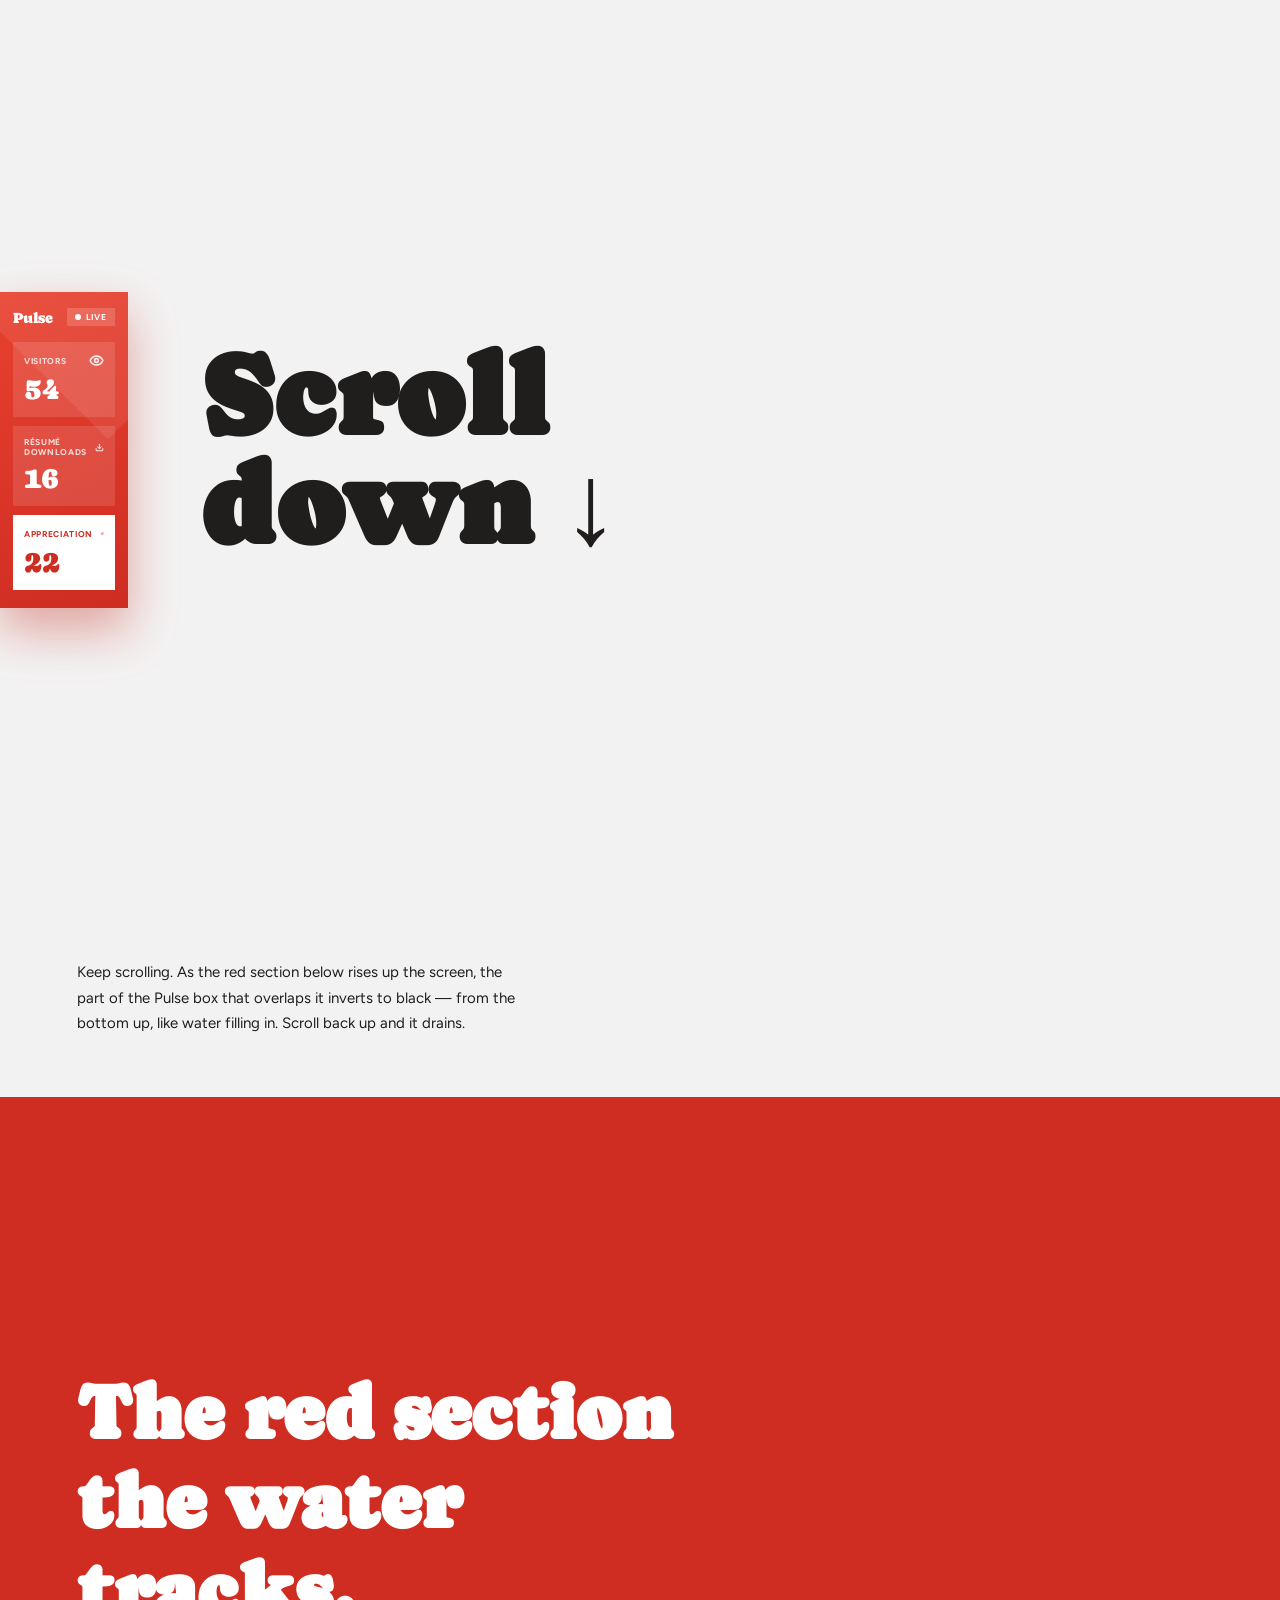
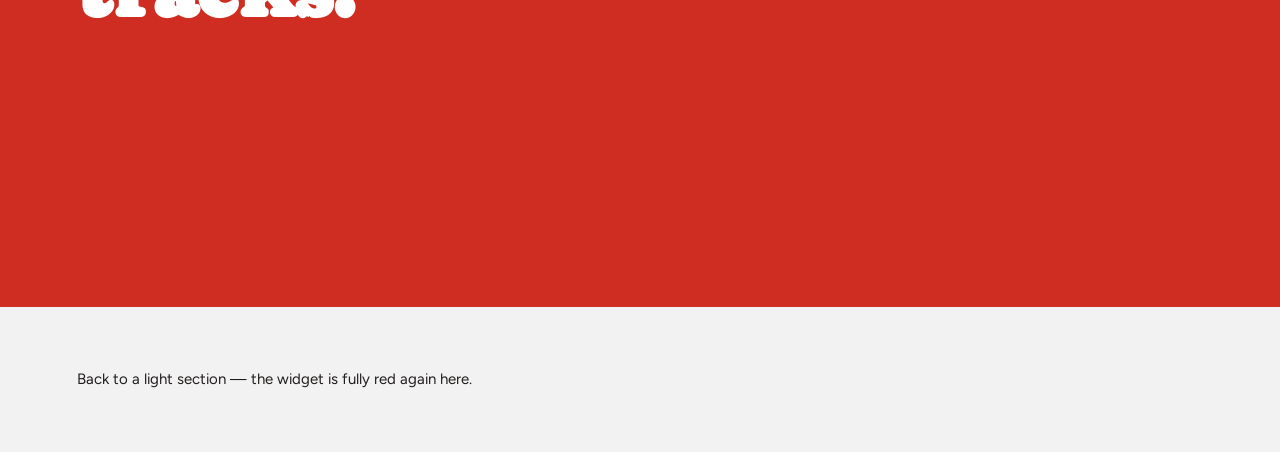
==== assets/pulse-meter.html @ 90003002 "Add Pulse meter widget, nav status pill, and hero letter hover - Port the Pulse meter reference widg" ====
<!DOCTYPE html>
<html lang="en">
<head>
<meta charset="utf-8">
<meta name="viewport" content="width=device-width, initial-scale=1">
<title>Pulse Meter — standalone (with scroll water-fill)</title>
<link rel="preconnect" href="https://fonts.googleapis.com">
<link rel="preconnect" href="https://fonts.gstatic.com" crossorigin>
<link href="https://fonts.googleapis.com/css2?family=Caprasimo&family=Figtree:wght@400;600;700&display=swap" rel="stylesheet">
<style>
  /* ============================================================
     PULSE METER  —  drop-in widget
     ------------------------------------------------------------
     WHAT YOU NEED IN YOUR PAGE:
       1. This <style> block (or its rules).
       2. The .pulse markup (the <aside>).
       3. The <script> at the bottom.
       4. A "red section" somewhere below — give it id="pulse-red"
          (or change RED_SELECTOR in the script). The water-fill
          tracks the TOP EDGE of that element.
     ============================================================ */

  * { box-sizing: border-box; }
  body { margin: 0; font-family: "Figtree", system-ui, sans-serif; background: #f3f2f2; color: #201e1d; }

  @keyframes pm-blink { 0%,100%{opacity:1} 50%{opacity:.25} }
  @keyframes pm-float { 0%,100%{transform:translateY(0)} 50%{transform:translateY(-3px)} }

  /* ---- the fixed dock (two stacked layers) ---- */
  .pulse {
    position: fixed; left: 0; top: 50%; transform: translateY(-50%);
    z-index: 50; width: clamp(128px, 10vw, 148px);
    font-family: "Figtree", system-ui, sans-serif;
  }
  @media (max-width: 1180px) { .pulse { display: none; } }

  .pulse-layer { padding: 16px 13px 18px; overflow: hidden; position: relative; }
  .pulse-base  { background: linear-gradient(160deg,#e8412f 0%,#cf2c22 100%); box-shadow: 0 22px 48px rgba(198,47,36,.4); }
  .pulse-invert{ position: absolute; inset: 0; background: #0e0e0e; will-change: clip-path; clip-path: inset(100% 0 0 0); }

  .pulse-blob { position: absolute; top: -70px; right: -70px; width: 180px; height: 180px; transform: rotate(45deg); background: rgba(255,255,255,.08); }
  .pulse-invert .pulse-blob { background: rgba(255,255,255,.06); }

  .pulse-head { display: flex; align-items: center; justify-content: space-between; margin-bottom: 16px; position: relative; }
  .pulse-brand { font-family: "Caprasimo", serif; font-size: 15px; color: #fff; }
  .pulse-live { display: inline-flex; align-items: center; gap: 5px; font-size: 8.5px; font-weight: 700; letter-spacing: .1em; color: #fff; background: rgba(255,255,255,.16); padding: 4px 8px; }
  .pulse-live .dot { width: 6px; height: 6px; border-radius: 999px; background: #fff; }
  .pulse-base .pulse-live .dot { animation: pm-blink 1.4s ease-in-out infinite; }

  .pulse-rows { display: flex; flex-direction: column; gap: 9px; position: relative; }
  .pulse-tile { padding: 11px 11px 13px; }
  .pulse-base .pulse-tile { background: rgba(255,255,255,.12); }
  .pulse-invert .pulse-tile { background: rgba(255,255,255,.10); }
  .pulse-base .pulse-solid { background: #fff; }
  .pulse-invert .pulse-solid { background: rgba(255,255,255,.10); }

  .pulse-top { display: flex; align-items: center; justify-content: space-between; gap: 8px; }
  .pulse-label { font-size: 8.5px; font-weight: 700; letter-spacing: .08em; text-transform: uppercase; }
  .pulse-num { font-family: "Caprasimo", serif; font-size: 30px; line-height: 1; margin-top: 6px; }
  .pulse-base .pulse-label, .pulse-invert .pulse-label { color: rgba(255,255,255,.82); }
  .pulse-base .pulse-num,   .pulse-invert .pulse-num   { color: #fff; }
  .pulse-base .pulse-solid .pulse-label { color: #cf2c22; }
  .pulse-base .pulse-solid .pulse-num   { color: #cf2c22; }
  .pulse-invert .pulse-solid .pulse-label { color: rgba(255,255,255,.82); }
  .pulse-invert .pulse-solid .pulse-num   { color: #fff; }

  button.pulse-solid { appearance: none; border: 0; cursor: pointer; text-align: left; width: 100%; transition: transform .12s; font: inherit; }
  button.pulse-solid:active { transform: scale(.97); }
  .pulse-base .pulse-solid svg { animation: pm-float 3s ease-in-out infinite; }

  /* ---- demo page scaffolding (delete when embedding) ---- */
  .demo-hero { min-height: 100vh; display: flex; align-items: center; padding: 0 6vw 0 200px; }
  .demo-hero h1 { font-family: "Caprasimo", serif; font-size: clamp(48px, 9vw, 120px); line-height: .95; margin: 0; }
  .demo-red { background: #cf2c22; color: #fff; min-height: 90vh; display: flex; align-items: center; padding: 0 6vw; }
  .demo-red h2 { font-family: "Caprasimo", serif; font-size: clamp(36px, 6vw, 84px); margin: 0; max-width: 14ch; }
  .demo-note { padding: 60px 6vw; font-size: 15px; line-height: 1.7; max-width: 60ch; }
</style>
</head>
<body>

  <!-- ======================= PULSE METER ======================= -->
  <aside class="pulse" aria-label="Portfolio pulse">

    <!-- BASE LAYER (red) -->
    <div class="pulse-layer pulse-base">
      <div class="pulse-blob" aria-hidden="true"></div>
      <div class="pulse-head">
        <span class="pulse-brand">Pulse</span>
        <span class="pulse-live"><span class="dot"></span>LIVE</span>
      </div>
      <div class="pulse-rows">
        <div class="pulse-tile">
          <div class="pulse-top">
            <div class="pulse-label">Visitors</div>
            <svg width="15" height="15" viewBox="0 0 24 24" fill="none" stroke="#fff" stroke-width="2.75" stroke-linecap="round" stroke-linejoin="round" style="opacity:.85"><path d="M2.062 12.348a1 1 0 0 1 0-.696 10.75 10.75 0 0 1 19.876 0 1 1 0 0 1 0 .696 10.75 10.75 0 0 1-19.876 0"/><circle cx="12" cy="12" r="3"/></svg>
          </div>
          <div class="pulse-num" data-metric="visitors">54</div>
        </div>
        <div class="pulse-tile">
          <div class="pulse-top">
            <div class="pulse-label">Résumé downloads</div>
            <svg width="15" height="15" viewBox="0 0 24 24" fill="none" stroke="#fff" stroke-width="2.75" stroke-linecap="round" stroke-linejoin="round" style="opacity:.85"><path d="M21 15v4a2 2 0 0 1-2 2H5a2 2 0 0 1-2-2v-4"/><polyline points="7 10 12 15 17 10"/><line x1="12" x2="12" y1="15" y2="3"/></svg>
          </div>
          <div class="pulse-num" data-metric="downloads">17</div>
        </div>
        <button type="button" class="pulse-tile pulse-solid" data-thumb title="Give a thumbs up">
          <div class="pulse-top">
            <div class="pulse-label">Appreciation</div>
            <svg width="15" height="15" viewBox="0 0 24 24" fill="none" stroke="#e23b2e" stroke-width="2.75" stroke-linecap="round" stroke-linejoin="round" data-thumb-icon><path d="M7 10v12"/><path d="M15 5.88 14 10h5.83a2 2 0 0 1 1.92 2.56l-2.33 8A2 2 0 0 1 17.5 22H4a2 2 0 0 1-2-2v-8a2 2 0 0 1 2-2h2.76a2 2 0 0 0 1.79-1.11L12 2a3.13 3.13 0 0 1 3 3.88Z"/></svg>
          </div>
          <div class="pulse-num" data-metric="thumbs">23</div>
        </button>
      </div>
    </div>

    <!-- INVERT LAYER (black) — clipped from the top to the waterline -->
    <div class="pulse-layer pulse-invert" aria-hidden="true">
      <div class="pulse-blob"></div>
      <div class="pulse-head">
        <span class="pulse-brand">Pulse</span>
        <span class="pulse-live"><span class="dot"></span>LIVE</span>
      </div>
      <div class="pulse-rows">
        <div class="pulse-tile">
          <div class="pulse-top">
            <div class="pulse-label">Visitors</div>
            <svg width="15" height="15" viewBox="0 0 24 24" fill="none" stroke="#fff" stroke-width="2.75" stroke-linecap="round" stroke-linejoin="round" style="opacity:.85"><path d="M2.062 12.348a1 1 0 0 1 0-.696 10.75 10.75 0 0 1 19.876 0 1 1 0 0 1 0 .696 10.75 10.75 0 0 1-19.876 0"/><circle cx="12" cy="12" r="3"/></svg>
          </div>
          <div class="pulse-num" data-metric="visitors">54</div>
        </div>
        <div class="pulse-tile">
          <div class="pulse-top">
            <div class="pulse-label">Résumé downloads</div>
            <svg width="15" height="15" viewBox="0 0 24 24" fill="none" stroke="#fff" stroke-width="2.75" stroke-linecap="round" stroke-linejoin="round" style="opacity:.85"><path d="M21 15v4a2 2 0 0 1-2 2H5a2 2 0 0 1-2-2v-4"/><polyline points="7 10 12 15 17 10"/><line x1="12" x2="12" y1="15" y2="3"/></svg>
          </div>
          <div class="pulse-num" data-metric="downloads">17</div>
        </div>
        <div class="pulse-tile pulse-solid">
          <div class="pulse-top">
            <div class="pulse-label">Appreciation</div>
            <svg width="15" height="15" viewBox="0 0 24 24" fill="none" stroke="#fff" stroke-width="2.75" stroke-linecap="round" stroke-linejoin="round" data-thumb-icon-invert><path d="M7 10v12"/><path d="M15 5.88 14 10h5.83a2 2 0 0 1 1.92 2.56l-2.33 8A2 2 0 0 1 17.5 22H4a2 2 0 0 1-2-2v-8a2 2 0 0 1 2-2h2.76a2 2 0 0 0 1.79-1.11L12 2a3.13 3.13 0 0 1 3 3.88Z"/></svg>
          </div>
          <div class="pulse-num" data-metric="thumbs">23</div>
        </div>
      </div>
    </div>
  </aside>
  <!-- ===================== /PULSE METER ======================== -->


  <!-- ===== demo page (replace with your own content) ===== -->
  <section class="demo-hero"><h1>Scroll<br>down &darr;</h1></section>
  <div class="demo-note">Keep scrolling. As the red section below rises up the screen, the part of the Pulse box that overlaps it inverts to black — from the bottom up, like water filling in. Scroll back up and it drains.</div>
  <section class="demo-red" id="pulse-red"><h2>The red section the water tracks.</h2></section>
  <div class="demo-note">Back to a light section — the widget is fully red again here.</div>
  <!-- ===== /demo page ===== -->


  <script>
  (function () {
    /* ---- CONFIG ---- */
    var RED_SELECTOR = '#pulse-red';   // the element whose TOP edge the water tracks
    var BASE = { visitors: 53, downloads: 16, thumbs: 22 };  // starting dummy numbers
    var LS = { v:'pulse-visitors', vf:'pulse-visited', d:'pulse-downloads', t:'pulse-thumbs', tf:'pulse-thumbed' };

    function n(k, def){ var x = parseInt(localStorage.getItem(k),10); return isFinite(x) ? x : def; }
    function setAll(metric, val){
      document.querySelectorAll('[data-metric="'+metric+'"]').forEach(function(el){ el.textContent = val; });
    }

    /* ---- counts (persist per browser) ---- */
    var visitors = n(LS.v, BASE.visitors);
    if (!localStorage.getItem(LS.vf)) { visitors++; localStorage.setItem(LS.v, visitors); localStorage.setItem(LS.vf,'1'); }
    var downloads = n(LS.d, BASE.downloads);
    var thumbs = n(LS.t, BASE.thumbs);
    var thumbed = localStorage.getItem(LS.tf) === '1';
    setAll('visitors', visitors); setAll('downloads', downloads); setAll('thumbs', thumbs);

    function paintThumb(){
      var base = document.querySelector('[data-thumb-icon]');
      var inv  = document.querySelector('[data-thumb-icon-invert]');
      if (base) base.setAttribute('fill', thumbed ? '#e23b2e' : 'none');
      if (inv)  inv.setAttribute('fill', thumbed ? '#ffffff' : 'none');
    }
    paintThumb();

    /* thumbs-up toggle */
    var btn = document.querySelector('[data-thumb]');
    if (btn) btn.addEventListener('click', function(){
      thumbed = !thumbed;
      thumbs += thumbed ? 1 : -1;
      localStorage.setItem(LS.t, thumbs); localStorage.setItem(LS.tf, thumbed ? '1':'0');
      setAll('thumbs', thumbs); paintThumb();
    });

    /* count résumé downloads — add [data-resume] to your résumé links to enable
       document.querySelectorAll('[data-resume]').forEach(function(a){
         a.addEventListener('click', function(){ downloads++; localStorage.setItem(LS.d, downloads); setAll('downloads', downloads); });
       }); */

    /* ---- scroll-driven water-fill ---- */
    var pulse = document.querySelector('.pulse');
    var invert = pulse && pulse.querySelector('.pulse-invert');
    var red = document.querySelector(RED_SELECTOR);
    var raf = null;
    function tick(){
      raf = null;
      if (!pulse || !invert || !red) return;
      if (pulse.offsetWidth === 0 && pulse.offsetHeight === 0) return; // hidden (mobile)
      var w = pulse.getBoundingClientRect();
      var redTop = red.getBoundingClientRect().top;
      var fill = redTop - w.top;                 // px of widget still above the red edge
      fill = Math.max(0, Math.min(w.height, fill));
      invert.style.clipPath = 'inset(' + fill + 'px 0 0 0)';
    }
    function schedule(){ if (!raf) raf = requestAnimationFrame(tick); }
    addEventListener('scroll', schedule, { passive: true });
    addEventListener('resize', schedule, { passive: true });
    tick();
  })();
  </script>
</body>
</html>
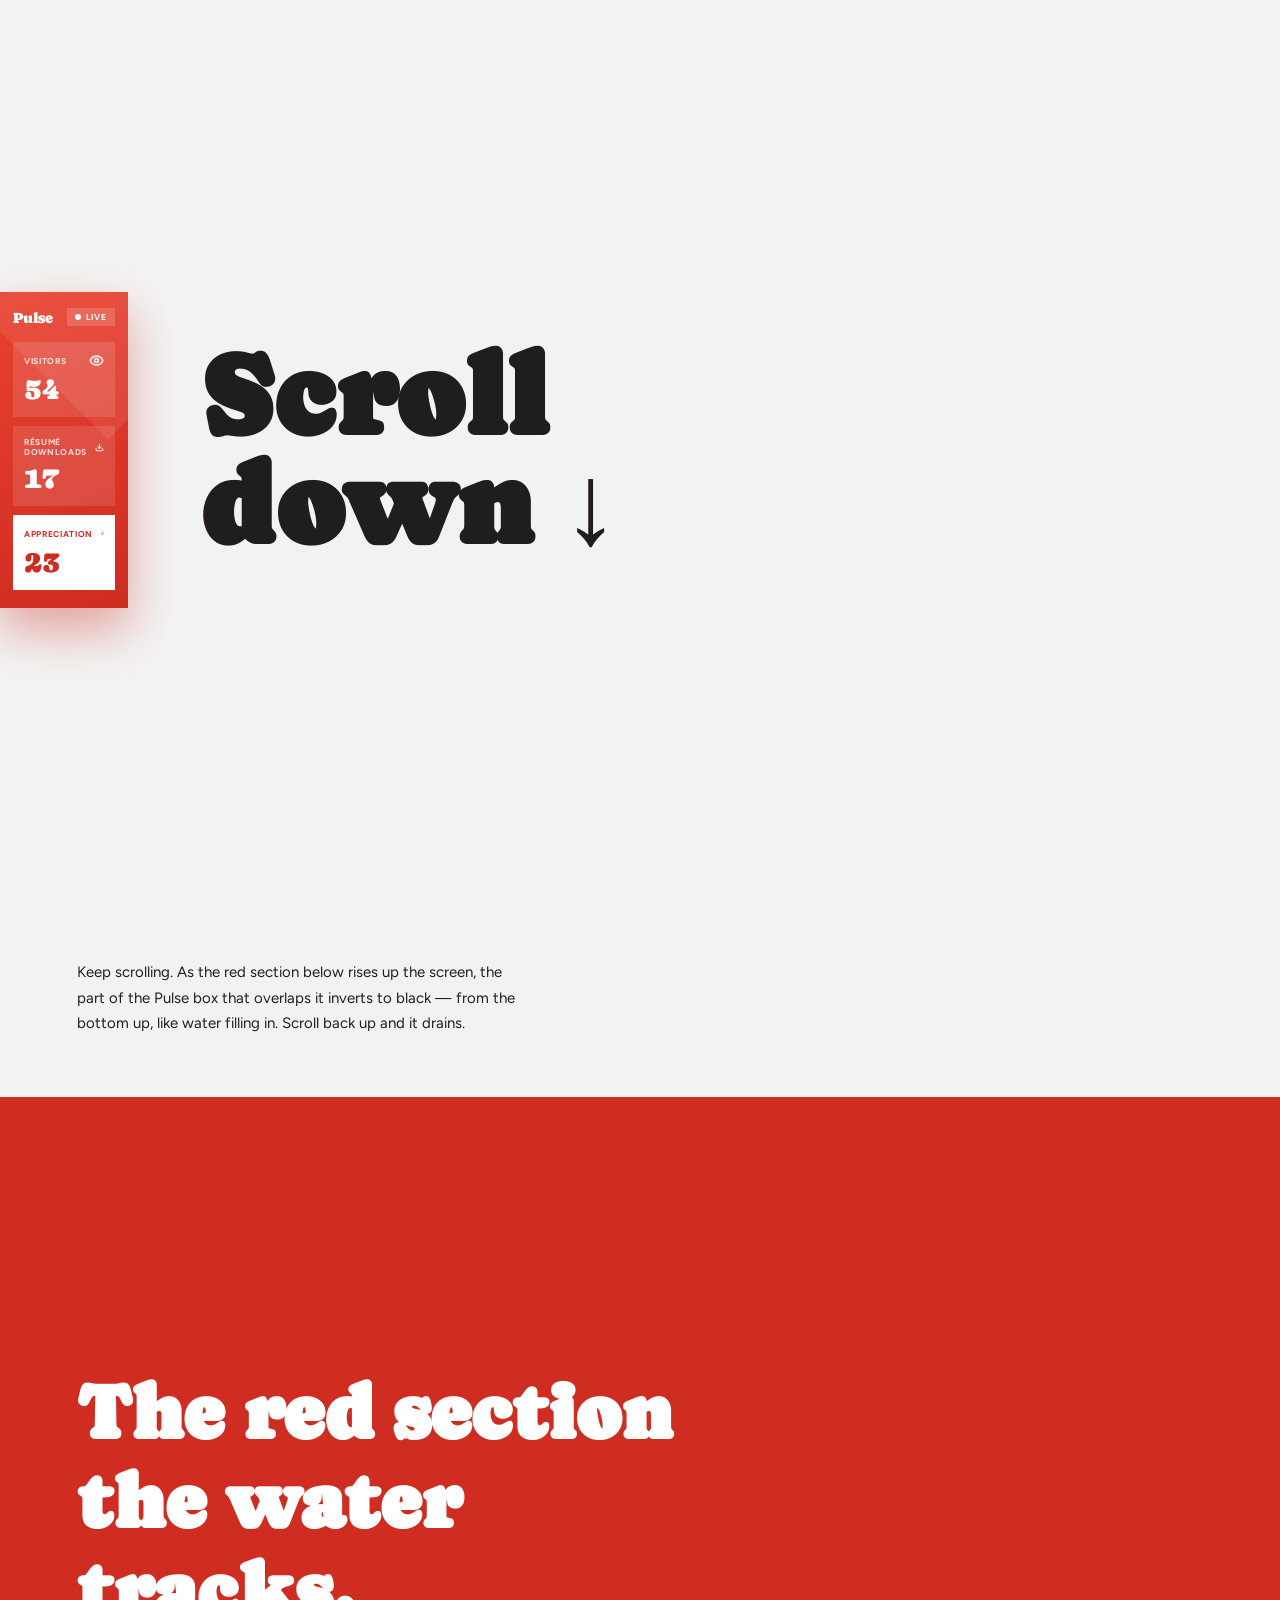
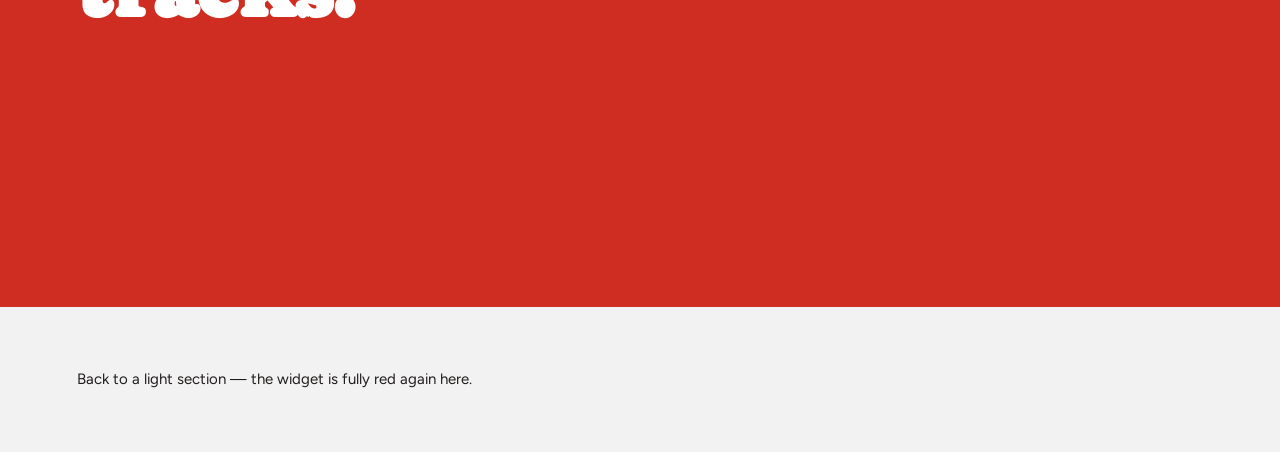
==== commit ee39e4a4: "Make Pulse Meter counters real via Cloudflare Worker + KV Replace the per-browser localStorage fake " ====
--- a/assets/pulse-meter.html
+++ b/assets/pulse-meter.html
@@ -160,21 +160,25 @@
   (function () {
     /* ---- CONFIG ---- */
     var RED_SELECTOR = '#pulse-red';   // the element whose TOP edge the water tracks
-    var BASE = { visitors: 53, downloads: 16, thumbs: 22 };  // starting dummy numbers
-    var LS = { v:'pulse-visitors', vf:'pulse-visited', d:'pulse-downloads', t:'pulse-thumbs', tf:'pulse-thumbed' };
-
-    function n(k, def){ var x = parseInt(localStorage.getItem(k),10); return isFinite(x) ? x : def; }
+    var PULSE_API = 'https://ayush-pulse.ayush2252.workers.dev';
+    var SS = { visited: 'pulse-visited-session' };
+    var LS = { tf: 'pulse-thumbed' }; // per-browser thumb state only
+
     function setAll(metric, val){
       document.querySelectorAll('[data-metric="'+metric+'"]').forEach(function(el){ el.textContent = val; });
     }
-
-    /* ---- counts (persist per browser) ---- */
-    var visitors = n(LS.v, BASE.visitors);
-    if (!localStorage.getItem(LS.vf)) { visitors++; localStorage.setItem(LS.v, visitors); localStorage.setItem(LS.vf,'1'); }
-    var downloads = n(LS.d, BASE.downloads);
-    var thumbs = n(LS.t, BASE.thumbs);
+    function paint(counts){
+      if (!counts) return;
+      setAll('visitors', counts.visitors); setAll('downloads', counts.downloads); setAll('thumbs', counts.thumbs);
+    }
+    function pulseFetch(path, opts){
+      return fetch(PULSE_API + path, opts).then(function(res){
+        if (!res.ok) throw new Error('pulse api error ' + res.status);
+        return res.json();
+      });
+    }
+
     var thumbed = localStorage.getItem(LS.tf) === '1';
-    setAll('visitors', visitors); setAll('downloads', downloads); setAll('thumbs', thumbs);
 
     function paintThumb(){
       var base = document.querySelector('[data-thumb-icon]');
@@ -188,15 +192,29 @@
     var btn = document.querySelector('[data-thumb]');
     if (btn) btn.addEventListener('click', function(){
       thumbed = !thumbed;
-      thumbs += thumbed ? 1 : -1;
-      localStorage.setItem(LS.t, thumbs); localStorage.setItem(LS.tf, thumbed ? '1':'0');
-      setAll('thumbs', thumbs); paintThumb();
+      localStorage.setItem(LS.tf, thumbed ? '1':'0');
+      paintThumb();
+      pulseFetch('/pulse/thumb', {
+        method: 'POST',
+        headers: { 'Content-Type': 'application/json' },
+        body: JSON.stringify({ action: thumbed ? 'inc' : 'dec' })
+      }).then(paint).catch(function(){});
     });
 
-    /* count résumé downloads — add [data-resume] to your résumé links to enable
-       document.querySelectorAll('[data-resume]').forEach(function(a){
-         a.addEventListener('click', function(){ downloads++; localStorage.setItem(LS.d, downloads); setAll('downloads', downloads); });
-       }); */
+    /* count résumé downloads — add [data-resume] to your résumé links to enable */
+    document.querySelectorAll('[data-resume]').forEach(function(a){
+      a.addEventListener('click', function(){
+        pulseFetch('/pulse/download', { method: 'POST' }).then(paint).catch(function(){});
+      });
+    });
+
+    /* ---- initial load + live polling ---- */
+    pulseFetch('/pulse').then(paint).catch(function(){});
+    if (!sessionStorage.getItem(SS.visited)) {
+      sessionStorage.setItem(SS.visited, '1');
+      pulseFetch('/pulse/visit', { method: 'POST' }).then(paint).catch(function(){});
+    }
+    setInterval(function(){ pulseFetch('/pulse').then(paint).catch(function(){}); }, 25000);
 
     /* ---- scroll-driven water-fill ---- */
     var pulse = document.querySelector('.pulse');
